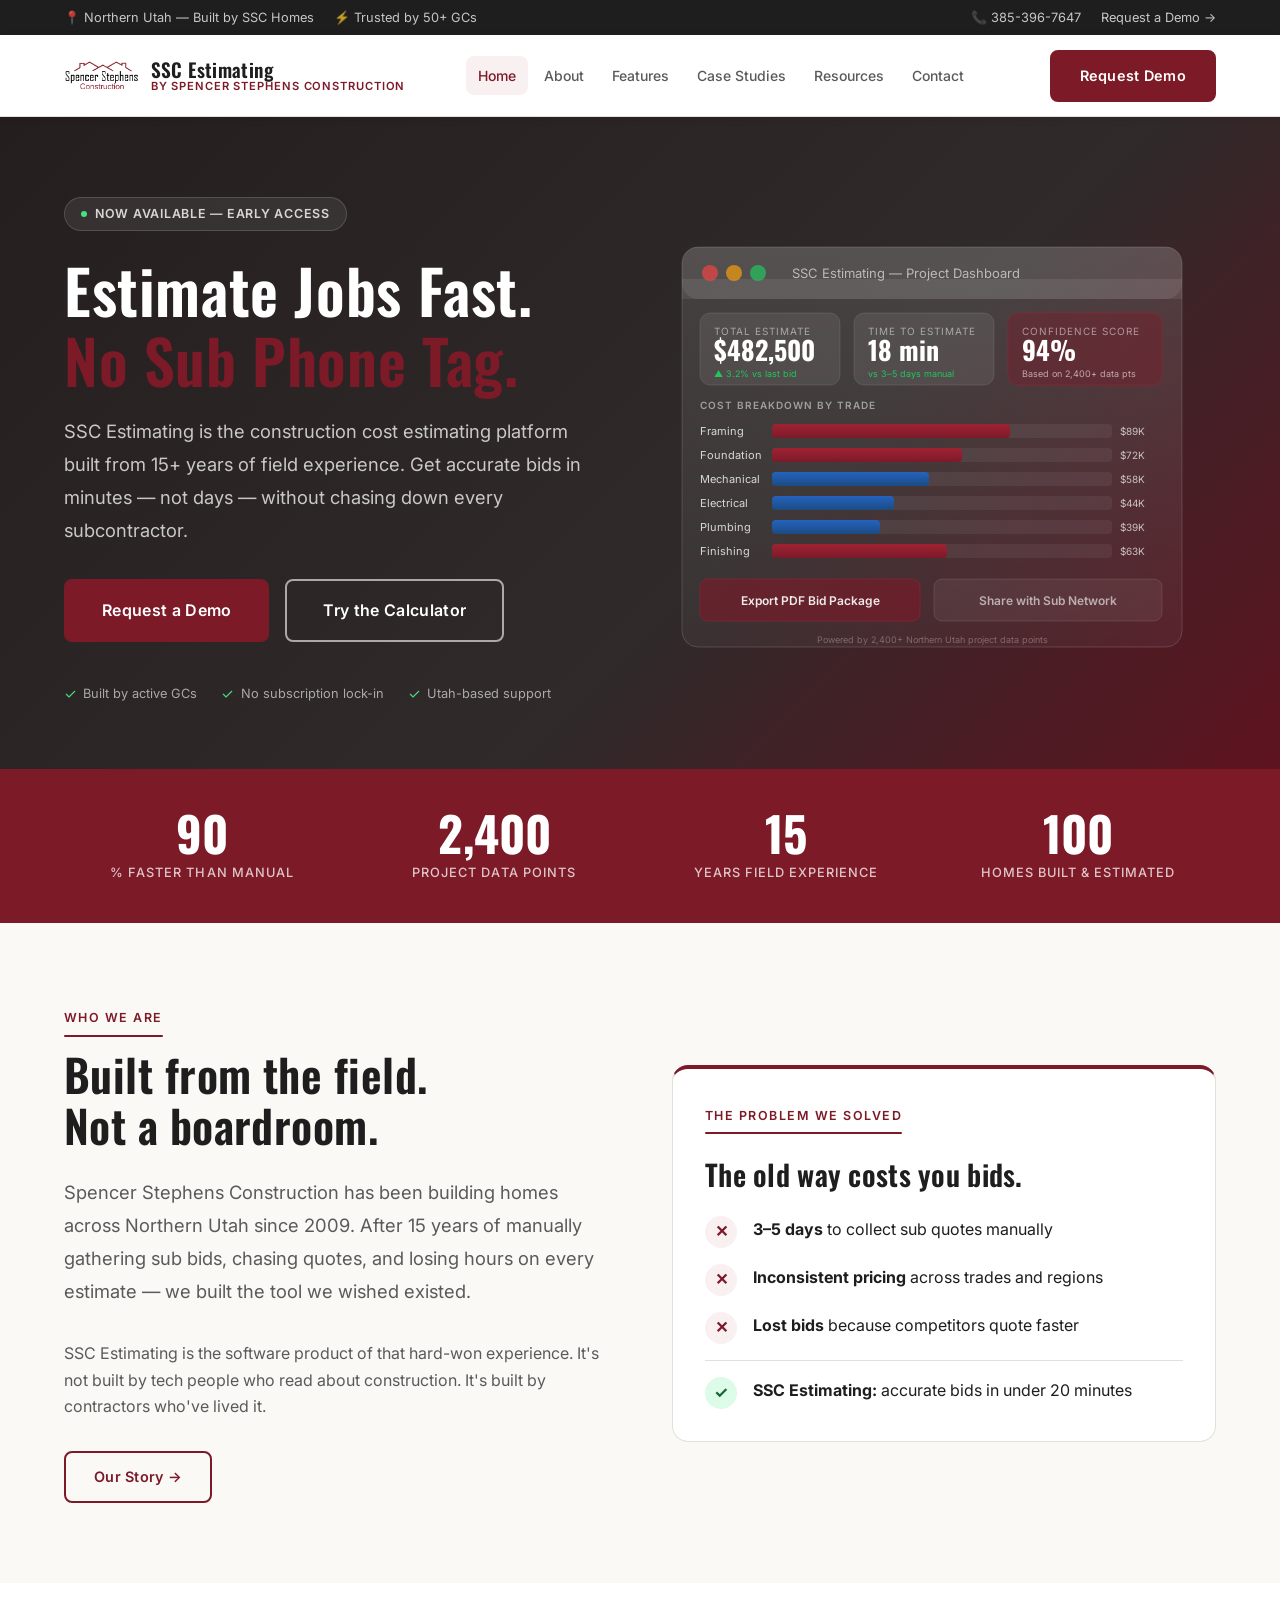
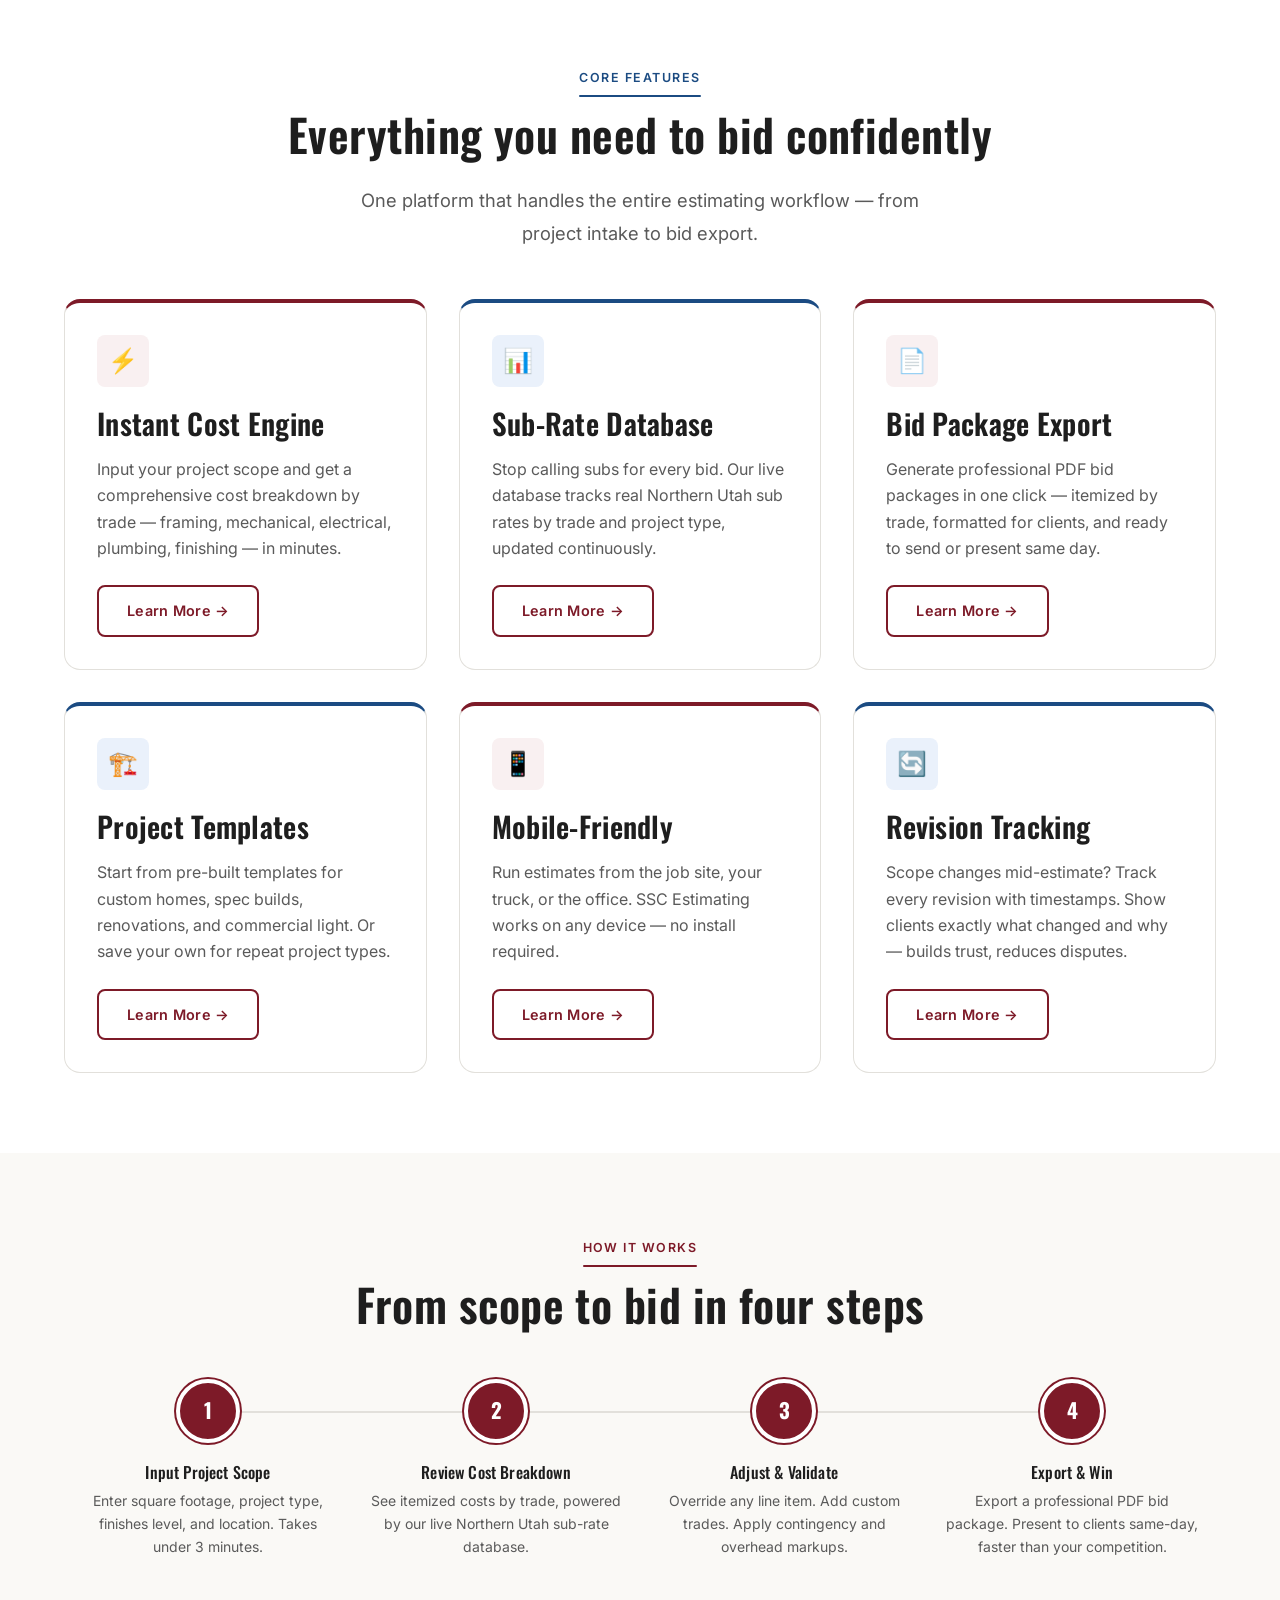
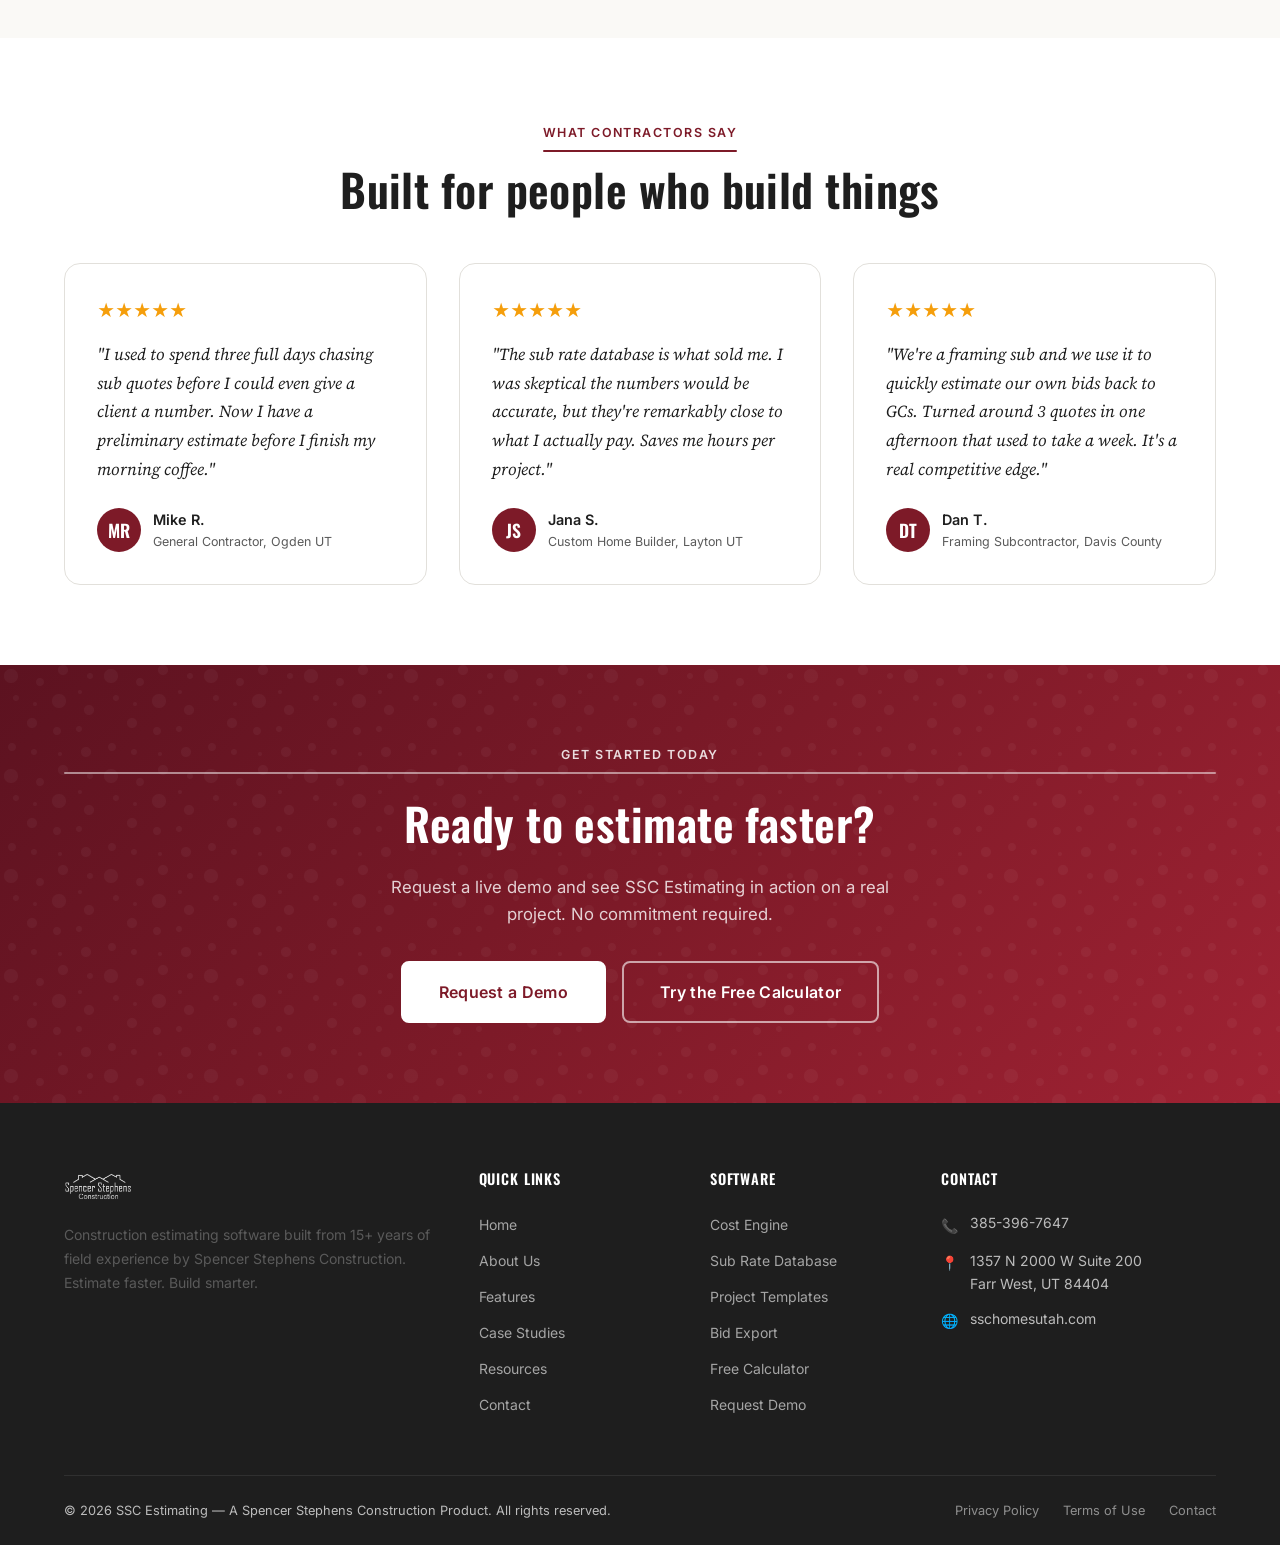
==== index.html @ 32ccb1f0 "Initial commit: SSC Estimating 6-page marketing site Built from SSC Homes brand (sschomesutah.com). " ====
<!DOCTYPE html>
<html lang="en">
<head>
  <meta charset="UTF-8" />
  <meta name="viewport" content="width=device-width, initial-scale=1.0" />
  <title>SSC Estimating — Construction Estimating Software for GCs & Subs</title>
  <meta name="description" content="SSC Estimating delivers automated construction cost estimating software built by contractors, for contractors. Estimate jobs in minutes — no sub phone tag required." />
  <meta property="og:title" content="SSC Estimating — Estimate Faster. Build Smarter." />
  <meta property="og:description" content="Automated construction estimating software for general contractors and subcontractors. Built on 15+ years of field experience." />
  <meta property="og:type" content="website" />
  <meta property="og:image" content="images/logo.webp" />
  <link rel="canonical" href="https://sscestimating.com/" />
  <link rel="stylesheet" href="css/style.css" />
</head>
<body>
  <a href="#main-content" class="skip-link">Skip to main content</a>

  <!-- Top Bar -->
  <div class="top-bar">
    <div class="container">
      <div class="top-bar-left">
        <span class="top-bar-item">📍 Northern Utah — Built by SSC Homes</span>
        <span class="top-bar-item">⚡ Trusted by 50+ GCs</span>
      </div>
      <div class="top-bar-right">
        <a href="tel:3853967647" class="top-bar-item">📞 385-396-7647</a>
        <a href="contact.html" class="top-bar-item">Request a Demo →</a>
      </div>
    </div>
  </div>

  <!-- Navigation -->
  <nav class="nav" role="navigation" aria-label="Main navigation">
    <div class="nav-inner">
      <a href="index.html" class="nav-logo" aria-label="SSC Estimating home">
        <img src="images/logo.webp" alt="SSC Estimating logo" />
        <div class="nav-logo-text">
          <span class="nav-logo-title">SSC Estimating</span>
          <span class="nav-logo-sub">by Spencer Stephens Construction</span>
        </div>
      </a>
      <div class="nav-links" role="list">
        <a href="index.html" class="active" role="listitem">Home</a>
        <a href="about.html" role="listitem">About</a>
        <a href="services.html" role="listitem">Features</a>
        <a href="gallery.html" role="listitem">Case Studies</a>
        <a href="resources.html" role="listitem">Resources</a>
        <a href="contact.html" role="listitem">Contact</a>
      </div>
      <a href="contact.html" class="btn btn-primary nav-cta">Request Demo</a>
      <button class="hamburger" aria-label="Open menu" aria-expanded="false" id="hamburger">
        <span></span><span></span><span></span>
      </button>
    </div>
  </nav>

  <!-- Mobile Nav -->
  <div class="mobile-nav" id="mobileNav" role="dialog" aria-label="Mobile navigation">
    <button class="mobile-nav-close" id="mobileNavClose" aria-label="Close menu">✕</button>
    <a href="index.html">Home</a>
    <a href="about.html">About</a>
    <a href="services.html">Features</a>
    <a href="gallery.html">Case Studies</a>
    <a href="resources.html">Resources</a>
    <a href="contact.html">Contact</a>
    <a href="contact.html" class="btn btn-primary mt-3">Request Demo</a>
  </div>

  <main id="main-content">

    <!-- Hero -->
    <section class="hero">
      <div class="container">
        <div class="hero-inner">
          <div class="hero-content">
            <div class="hero-badge">
              <span class="hero-badge-dot"></span>
              Now Available — Early Access
            </div>
            <h1>Estimate Jobs Fast.<br /><span>No Sub Phone Tag.</span></h1>
            <p class="lead">SSC Estimating is the construction cost estimating platform built from 15+ years of field experience. Get accurate bids in minutes — not days — without chasing down every subcontractor.</p>
            <div class="hero-actions">
              <a href="contact.html" class="btn btn-primary btn-lg">Request a Demo</a>
              <a href="resources.html" class="btn btn-outline-white btn-lg">Try the Calculator</a>
            </div>
            <div class="hero-trust">
              <span class="trust-item"><span class="trust-icon">✓</span> Built by active GCs</span>
              <span class="trust-item"><span class="trust-icon">✓</span> No subscription lock-in</span>
              <span class="trust-item"><span class="trust-icon">✓</span> Utah-based support</span>
            </div>
          </div>
          <div class="hero-illustration" aria-hidden="true">
            <!-- SVG: Estimating Dashboard Diagram -->
            <svg viewBox="0 0 520 420" xmlns="http://www.w3.org/2000/svg" style="width:100%;max-width:520px;">
              <defs>
                <linearGradient id="cardGrad" x1="0" y1="0" x2="0" y2="1">
                  <stop offset="0%" stop-color="#ffffff" stop-opacity="0.12"/>
                  <stop offset="100%" stop-color="#ffffff" stop-opacity="0.04"/>
                </linearGradient>
                <linearGradient id="barGrad" x1="0" y1="0" x2="0" y2="1">
                  <stop offset="0%" stop-color="#a02233"/>
                  <stop offset="100%" stop-color="#7D1A28"/>
                </linearGradient>
                <linearGradient id="barGrad2" x1="0" y1="0" x2="0" y2="1">
                  <stop offset="0%" stop-color="#2563c0"/>
                  <stop offset="100%" stop-color="#1B4B82"/>
                </linearGradient>
              </defs>

              <!-- Main dashboard card -->
              <rect x="10" y="10" width="500" height="400" rx="16" fill="url(#cardGrad)" stroke="rgba(255,255,255,0.15)" stroke-width="1"/>

              <!-- Header bar -->
              <rect x="10" y="10" width="500" height="52" rx="16" fill="rgba(255,255,255,0.08)"/>
              <rect x="10" y="42" width="500" height="20" fill="rgba(255,255,255,0.08)"/>
              <circle cx="38" cy="36" r="8" fill="#ef4444" opacity="0.7"/>
              <circle cx="62" cy="36" r="8" fill="#f59e0b" opacity="0.7"/>
              <circle cx="86" cy="36" r="8" fill="#22c55e" opacity="0.7"/>
              <text x="120" y="41" font-family="Inter,sans-serif" font-size="13" fill="rgba(255,255,255,0.6)">SSC Estimating — Project Dashboard</text>

              <!-- Estimate summary boxes -->
              <rect x="28" y="76" width="140" height="72" rx="10" fill="rgba(255,255,255,0.08)" stroke="rgba(255,255,255,0.1)" stroke-width="1"/>
              <text x="42" y="98" font-family="Inter,sans-serif" font-size="10" fill="rgba(255,255,255,0.5)" letter-spacing="1">TOTAL ESTIMATE</text>
              <text x="42" y="124" font-family="Oswald,sans-serif" font-size="26" font-weight="700" fill="#ffffff">$482,500</text>
              <text x="42" y="140" font-family="Inter,sans-serif" font-size="9" fill="#22c55e">▲ 3.2% vs last bid</text>

              <rect x="182" y="76" width="140" height="72" rx="10" fill="rgba(255,255,255,0.08)" stroke="rgba(255,255,255,0.1)" stroke-width="1"/>
              <text x="196" y="98" font-family="Inter,sans-serif" font-size="10" fill="rgba(255,255,255,0.5)" letter-spacing="1">TIME TO ESTIMATE</text>
              <text x="196" y="124" font-family="Oswald,sans-serif" font-size="26" font-weight="700" fill="#ffffff">18 min</text>
              <text x="196" y="140" font-family="Inter,sans-serif" font-size="9" fill="#22c55e">vs 3–5 days manual</text>

              <rect x="336" y="76" width="154" height="72" rx="10" fill="rgba(125,26,40,0.4)" stroke="rgba(160,34,51,0.5)" stroke-width="1"/>
              <text x="350" y="98" font-family="Inter,sans-serif" font-size="10" fill="rgba(255,255,255,0.5)" letter-spacing="1">CONFIDENCE SCORE</text>
              <text x="350" y="124" font-family="Oswald,sans-serif" font-size="26" font-weight="700" fill="#ffffff">94%</text>
              <text x="350" y="140" font-family="Inter,sans-serif" font-size="9" fill="rgba(255,255,255,0.6)">Based on 2,400+ data pts</text>

              <!-- Cost breakdown bars -->
              <text x="28" y="172" font-family="Inter,sans-serif" font-size="10" font-weight="600" fill="rgba(255,255,255,0.5)" letter-spacing="1">COST BREAKDOWN BY TRADE</text>

              <!-- Framing -->
              <text x="28" y="198" font-family="Inter,sans-serif" font-size="11" fill="rgba(255,255,255,0.8)">Framing</text>
              <rect x="100" y="187" width="340" height="14" rx="4" fill="rgba(255,255,255,0.06)"/>
              <rect x="100" y="187" width="238" height="14" rx="4" fill="url(#barGrad)"/>
              <text x="448" y="198" font-family="Inter,sans-serif" font-size="10" fill="rgba(255,255,255,0.7)">$89K</text>

              <!-- Foundation -->
              <text x="28" y="222" font-family="Inter,sans-serif" font-size="11" fill="rgba(255,255,255,0.8)">Foundation</text>
              <rect x="100" y="211" width="340" height="14" rx="4" fill="rgba(255,255,255,0.06)"/>
              <rect x="100" y="211" width="190" height="14" rx="4" fill="url(#barGrad)"/>
              <text x="448" y="222" font-family="Inter,sans-serif" font-size="10" fill="rgba(255,255,255,0.7)">$72K</text>

              <!-- Mechanical -->
              <text x="28" y="246" font-family="Inter,sans-serif" font-size="11" fill="rgba(255,255,255,0.8)">Mechanical</text>
              <rect x="100" y="235" width="340" height="14" rx="4" fill="rgba(255,255,255,0.06)"/>
              <rect x="100" y="235" width="157" height="14" rx="4" fill="url(#barGrad2)"/>
              <text x="448" y="246" font-family="Inter,sans-serif" font-size="10" fill="rgba(255,255,255,0.7)">$58K</text>

              <!-- Electrical -->
              <text x="28" y="270" font-family="Inter,sans-serif" font-size="11" fill="rgba(255,255,255,0.8)">Electrical</text>
              <rect x="100" y="259" width="340" height="14" rx="4" fill="rgba(255,255,255,0.06)"/>
              <rect x="100" y="259" width="122" height="14" rx="4" fill="url(#barGrad2)"/>
              <text x="448" y="270" font-family="Inter,sans-serif" font-size="10" fill="rgba(255,255,255,0.7)">$44K</text>

              <!-- Plumbing -->
              <text x="28" y="294" font-family="Inter,sans-serif" font-size="11" fill="rgba(255,255,255,0.8)">Plumbing</text>
              <rect x="100" y="283" width="340" height="14" rx="4" fill="rgba(255,255,255,0.06)"/>
              <rect x="100" y="283" width="108" height="14" rx="4" fill="url(#barGrad2)"/>
              <text x="448" y="294" font-family="Inter,sans-serif" font-size="10" fill="rgba(255,255,255,0.7)">$39K</text>

              <!-- Finishing -->
              <text x="28" y="318" font-family="Inter,sans-serif" font-size="11" fill="rgba(255,255,255,0.8)">Finishing</text>
              <rect x="100" y="307" width="340" height="14" rx="4" fill="rgba(255,255,255,0.06)"/>
              <rect x="100" y="307" width="175" height="14" rx="4" fill="url(#barGrad)"/>
              <text x="448" y="318" font-family="Inter,sans-serif" font-size="10" fill="rgba(255,255,255,0.7)">$63K</text>

              <!-- Bottom action bar -->
              <rect x="28" y="342" width="220" height="42" rx="8" fill="rgba(125,26,40,0.6)" stroke="rgba(160,34,51,0.5)" stroke-width="1"/>
              <text x="138" y="368" font-family="Inter,sans-serif" font-size="12" font-weight="600" fill="rgba(255,255,255,0.9)" text-anchor="middle">Export PDF Bid Package</text>

              <rect x="262" y="342" width="228" height="42" rx="8" fill="rgba(255,255,255,0.06)" stroke="rgba(255,255,255,0.1)" stroke-width="1"/>
              <text x="376" y="368" font-family="Inter,sans-serif" font-size="12" font-weight="600" fill="rgba(255,255,255,0.6)" text-anchor="middle">Share with Sub Network</text>

              <!-- Data points label -->
              <text x="260" y="406" font-family="Inter,sans-serif" font-size="9" fill="rgba(255,255,255,0.3)" text-anchor="middle">Powered by 2,400+ Northern Utah project data points</text>
            </svg>
          </div>
        </div>
      </div>
    </section>

    <!-- Stats Strip -->
    <div class="stats-strip">
      <div class="container">
        <div class="stats-grid">
          <div class="stat-item reveal">
            <div class="stat-number" data-target="90">0</div>
            <div class="stat-label">% Faster Than Manual</div>
          </div>
          <div class="stat-item reveal reveal-delay-1">
            <div class="stat-number" data-target="2400">0</div>
            <div class="stat-label">Project Data Points</div>
          </div>
          <div class="stat-item reveal reveal-delay-2">
            <div class="stat-number" data-target="15">0</div>
            <div class="stat-label">Years Field Experience</div>
          </div>
          <div class="stat-item reveal reveal-delay-3">
            <div class="stat-number" data-target="100">0</div>
            <div class="stat-label">Homes Built &amp; Estimated</div>
          </div>
        </div>
      </div>
    </div>

    <!-- About Preview -->
    <section class="section section-cream">
      <div class="container">
        <div class="grid-2" style="align-items:center; gap:4rem;">
          <div class="reveal">
            <span class="section-label">Who We Are</span>
            <h2 class="mb-3">Built from the field.<br />Not a boardroom.</h2>
            <p class="lead mb-4">Spencer Stephens Construction has been building homes across Northern Utah since 2009. After 15 years of manually gathering sub bids, chasing quotes, and losing hours on every estimate — we built the tool we wished existed.</p>
            <p class="mb-4">SSC Estimating is the software product of that hard-won experience. It's not built by tech people who read about construction. It's built by contractors who've lived it.</p>
            <a href="about.html" class="btn btn-outline">Our Story →</a>
          </div>
          <div class="reveal reveal-delay-2">
            <div class="card card-accent">
              <div class="section-label mb-3">The Problem We Solved</div>
              <h3 class="mb-3">The old way costs you bids.</h3>
              <div style="display:flex; flex-direction:column; gap:1rem;">
                <div style="display:flex; gap:1rem; align-items:flex-start;">
                  <div style="width:32px;height:32px;border-radius:50%;background:var(--primary-light);color:var(--primary);display:flex;align-items:center;justify-content:center;flex-shrink:0;font-weight:700;">✕</div>
                  <div>
                    <strong>3–5 days</strong> to collect sub quotes manually
                  </div>
                </div>
                <div style="display:flex; gap:1rem; align-items:flex-start;">
                  <div style="width:32px;height:32px;border-radius:50%;background:var(--primary-light);color:var(--primary);display:flex;align-items:center;justify-content:center;flex-shrink:0;font-weight:700;">✕</div>
                  <div>
                    <strong>Inconsistent pricing</strong> across trades and regions
                  </div>
                </div>
                <div style="display:flex; gap:1rem; align-items:flex-start;">
                  <div style="width:32px;height:32px;border-radius:50%;background:var(--primary-light);color:var(--primary);display:flex;align-items:center;justify-content:center;flex-shrink:0;font-weight:700;">✕</div>
                  <div>
                    <strong>Lost bids</strong> because competitors quote faster
                  </div>
                </div>
                <div style="height:1px;background:var(--border);"></div>
                <div style="display:flex; gap:1rem; align-items:flex-start;">
                  <div style="width:32px;height:32px;border-radius:50%;background:#dcfce7;color:#166534;display:flex;align-items:center;justify-content:center;flex-shrink:0;font-weight:700;">✓</div>
                  <div>
                    <strong>SSC Estimating:</strong> accurate bids in under 20 minutes
                  </div>
                </div>
              </div>
            </div>
          </div>
        </div>
      </div>
    </section>

    <!-- Features Preview -->
    <section class="section">
      <div class="container">
        <div class="text-center mb-5 reveal">
          <span class="section-label accent">Core Features</span>
          <h2 class="mb-3">Everything you need to bid confidently</h2>
          <p class="lead max-600 mx-auto">One platform that handles the entire estimating workflow — from project intake to bid export.</p>
        </div>
        <div class="grid-3">
          <div class="card card-accent reveal">
            <div class="feature-icon feature-icon-primary" aria-hidden="true">⚡</div>
            <h3 class="mb-2">Instant Cost Engine</h3>
            <p>Input your project scope and get a comprehensive cost breakdown by trade — framing, mechanical, electrical, plumbing, finishing — in minutes.</p>
            <a href="services.html" class="btn btn-outline mt-3">Learn More →</a>
          </div>
          <div class="card card-blue reveal reveal-delay-1">
            <div class="feature-icon feature-icon-accent" aria-hidden="true">📊</div>
            <h3 class="mb-2">Sub-Rate Database</h3>
            <p>Stop calling subs for every bid. Our live database tracks real Northern Utah sub rates by trade and project type, updated continuously.</p>
            <a href="services.html" class="btn btn-outline mt-3">Learn More →</a>
          </div>
          <div class="card card-accent reveal reveal-delay-2">
            <div class="feature-icon feature-icon-primary" aria-hidden="true">📄</div>
            <h3 class="mb-2">Bid Package Export</h3>
            <p>Generate professional PDF bid packages in one click — itemized by trade, formatted for clients, and ready to send or present same day.</p>
            <a href="services.html" class="btn btn-outline mt-3">Learn More →</a>
          </div>
          <div class="card card-blue reveal">
            <div class="feature-icon feature-icon-accent" aria-hidden="true">🏗️</div>
            <h3 class="mb-2">Project Templates</h3>
            <p>Start from pre-built templates for custom homes, spec builds, renovations, and commercial light. Or save your own for repeat project types.</p>
            <a href="services.html" class="btn btn-outline mt-3">Learn More →</a>
          </div>
          <div class="card card-accent reveal reveal-delay-1">
            <div class="feature-icon feature-icon-primary" aria-hidden="true">📱</div>
            <h3 class="mb-2">Mobile-Friendly</h3>
            <p>Run estimates from the job site, your truck, or the office. SSC Estimating works on any device — no install required.</p>
            <a href="services.html" class="btn btn-outline mt-3">Learn More →</a>
          </div>
          <div class="card card-blue reveal reveal-delay-2">
            <div class="feature-icon feature-icon-accent" aria-hidden="true">🔄</div>
            <h3 class="mb-2">Revision Tracking</h3>
            <p>Scope changes mid-estimate? Track every revision with timestamps. Show clients exactly what changed and why — builds trust, reduces disputes.</p>
            <a href="services.html" class="btn btn-outline mt-3">Learn More →</a>
          </div>
        </div>
      </div>
    </section>

    <!-- How It Works -->
    <section class="section section-cream">
      <div class="container">
        <div class="text-center mb-5 reveal">
          <span class="section-label">How It Works</span>
          <h2>From scope to bid in four steps</h2>
        </div>
        <div class="process-steps reveal">
          <div class="process-step">
            <div class="step-number">1</div>
            <h4>Input Project Scope</h4>
            <p>Enter square footage, project type, finishes level, and location. Takes under 3 minutes.</p>
          </div>
          <div class="process-step">
            <div class="step-number">2</div>
            <h4>Review Cost Breakdown</h4>
            <p>See itemized costs by trade, powered by our live Northern Utah sub-rate database.</p>
          </div>
          <div class="process-step">
            <div class="step-number">3</div>
            <h4>Adjust &amp; Validate</h4>
            <p>Override any line item. Add custom trades. Apply contingency and overhead markups.</p>
          </div>
          <div class="process-step">
            <div class="step-number">4</div>
            <h4>Export &amp; Win</h4>
            <p>Export a professional PDF bid package. Present to clients same-day, faster than your competition.</p>
          </div>
        </div>
      </div>
    </section>

    <!-- Testimonials -->
    <section class="section">
      <div class="container">
        <div class="text-center mb-5 reveal">
          <span class="section-label">What Contractors Say</span>
          <h2>Built for people who build things</h2>
        </div>
        <div class="grid-3">
          <div class="testimonial-card reveal">
            <div class="testimonial-stars" aria-label="5 stars">★★★★★</div>
            <p class="testimonial-text">"I used to spend three full days chasing sub quotes before I could even give a client a number. Now I have a preliminary estimate before I finish my morning coffee."</p>
            <div class="testimonial-author">
              <div class="testimonial-avatar" aria-hidden="true">MR</div>
              <div>
                <div class="testimonial-name">Mike R.</div>
                <div class="testimonial-title">General Contractor, Ogden UT</div>
              </div>
            </div>
          </div>
          <div class="testimonial-card reveal reveal-delay-1">
            <div class="testimonial-stars" aria-label="5 stars">★★★★★</div>
            <p class="testimonial-text">"The sub rate database is what sold me. I was skeptical the numbers would be accurate, but they're remarkably close to what I actually pay. Saves me hours per project."</p>
            <div class="testimonial-author">
              <div class="testimonial-avatar" aria-hidden="true">JS</div>
              <div>
                <div class="testimonial-name">Jana S.</div>
                <div class="testimonial-title">Custom Home Builder, Layton UT</div>
              </div>
            </div>
          </div>
          <div class="testimonial-card reveal reveal-delay-2">
            <div class="testimonial-stars" aria-label="5 stars">★★★★★</div>
            <p class="testimonial-text">"We're a framing sub and we use it to quickly estimate our own bids back to GCs. Turned around 3 quotes in one afternoon that used to take a week. It's a real competitive edge."</p>
            <div class="testimonial-author">
              <div class="testimonial-avatar" aria-hidden="true">DT</div>
              <div>
                <div class="testimonial-name">Dan T.</div>
                <div class="testimonial-title">Framing Subcontractor, Davis County</div>
              </div>
            </div>
          </div>
        </div>
      </div>
    </section>

    <!-- CTA -->
    <section class="cta-section">
      <div class="container">
        <span class="section-label white mb-3" style="display:block;">Get Started Today</span>
        <h2 class="mb-3">Ready to estimate faster?</h2>
        <p>Request a live demo and see SSC Estimating in action on a real project. No commitment required.</p>
        <div class="cta-actions">
          <a href="contact.html" class="btn btn-white btn-lg">Request a Demo</a>
          <a href="resources.html" class="btn btn-outline-white btn-lg">Try the Free Calculator</a>
        </div>
      </div>
    </section>

  </main>

  <!-- Footer -->
  <footer>
    <div class="container">
      <div class="footer-grid">
        <div class="footer-logo">
          <img src="images/logo.webp" alt="SSC Estimating" />
          <p>Construction estimating software built from 15+ years of field experience by Spencer Stephens Construction. Estimate faster. Build smarter.</p>
        </div>
        <div class="footer-col">
          <h5>Quick Links</h5>
          <ul>
            <li><a href="index.html">Home</a></li>
            <li><a href="about.html">About Us</a></li>
            <li><a href="services.html">Features</a></li>
            <li><a href="gallery.html">Case Studies</a></li>
            <li><a href="resources.html">Resources</a></li>
            <li><a href="contact.html">Contact</a></li>
          </ul>
        </div>
        <div class="footer-col">
          <h5>Software</h5>
          <ul>
            <li><a href="services.html#estimate-engine">Cost Engine</a></li>
            <li><a href="services.html#sub-database">Sub Rate Database</a></li>
            <li><a href="services.html#templates">Project Templates</a></li>
            <li><a href="services.html#export">Bid Export</a></li>
            <li><a href="resources.html">Free Calculator</a></li>
            <li><a href="contact.html">Request Demo</a></li>
          </ul>
        </div>
        <div class="footer-col">
          <h5>Contact</h5>
          <div class="footer-contact-item">
            <span class="footer-contact-icon">📞</span>
            <a href="tel:3853967647">385-396-7647</a>
          </div>
          <div class="footer-contact-item">
            <span class="footer-contact-icon">📍</span>
            <span>1357 N 2000 W Suite 200<br />Farr West, UT 84404</span>
          </div>
          <div class="footer-contact-item">
            <span class="footer-contact-icon">🌐</span>
            <a href="https://sschomesutah.com" target="_blank" rel="noopener">sschomesutah.com</a>
          </div>
        </div>
      </div>
      <div class="footer-bottom">
        <span>© 2026 SSC Estimating — A Spencer Stephens Construction Product. All rights reserved.</span>
        <div style="display:flex;gap:1.5rem;">
          <a href="#">Privacy Policy</a>
          <a href="#">Terms of Use</a>
          <a href="contact.html">Contact</a>
        </div>
      </div>
    </div>
  </footer>

  <script src="js/main.js"></script>
</body>
</html>
---- css/style.css ----
/* ============================================================
   SSC ESTIMATING — Design System
   Brand: Spencer Stephens Construction spin-off
   Primary: #7D1A28 (crimson)  Accent: #1B4B82 (steel blue)
   ============================================================ */

@import url('https://fonts.googleapis.com/css2?family=Oswald:wght@400;500;600;700&family=Inter:wght@300;400;500;600&family=Source+Serif+4:ital,wght@0,300;0,400;1,300&display=swap');

/* ---- CSS Custom Properties ---- */
:root {
  --primary:       #7D1A28;
  --primary-dark:  #5C1220;
  --primary-light: #f9f0f1;
  --accent:        #1B4B82;
  --accent-dark:   #122D52;
  --accent-light:  #EAF1FB;
  --white:         #ffffff;
  --cream:         #faf9f6;
  --charcoal:      #1e1e1e;
  --mid:           #5a5a5a;
  --border:        #e2e0db;
  --shadow-sm:     0 2px 8px rgba(0,0,0,0.08);
  --shadow-md:     0 6px 24px rgba(0,0,0,0.12);
  --shadow-lg:     0 16px 48px rgba(0,0,0,0.16);
  --radius:        8px;
  --radius-lg:     16px;
  --transition:    0.3s ease;
}

/* ---- Reset & Base ---- */
*, *::before, *::after { box-sizing: border-box; margin: 0; padding: 0; }
html { scroll-behavior: smooth; font-size: 16px; }
body {
  font-family: 'Inter', sans-serif;
  color: var(--charcoal);
  background: var(--white);
  line-height: 1.65;
  -webkit-font-smoothing: antialiased;
}
img { max-width: 100%; height: auto; display: block; }
a { color: inherit; text-decoration: none; }
ul { list-style: none; }

/* ---- Typography ---- */
h1, h2, h3, h4 {
  font-family: 'Oswald', sans-serif;
  font-weight: 600;
  line-height: 1.15;
  letter-spacing: 0.01em;
}
h1 { font-size: clamp(2.4rem, 5vw, 3.8rem); }
h2 { font-size: clamp(1.8rem, 3.5vw, 2.8rem); }
h3 { font-size: clamp(1.3rem, 2.5vw, 1.8rem); }
h4 { font-size: 1.1rem; font-weight: 500; }
p { font-size: 1rem; color: var(--mid); }
.lead { font-size: 1.15rem; color: var(--mid); line-height: 1.8; }

.serif-italic {
  font-family: 'Source Serif 4', serif;
  font-style: italic;
  font-weight: 300;
}

/* ---- Section Labels ---- */
.section-label {
  font-family: 'Inter', sans-serif;
  font-size: 0.78rem;
  font-weight: 600;
  letter-spacing: 0.12em;
  text-transform: uppercase;
  color: var(--primary);
  display: inline-block;
  margin-bottom: 0.75rem;
  position: relative;
  padding-bottom: 0.5rem;
}
.section-label::after {
  content: '';
  position: absolute;
  bottom: 0;
  left: 0;
  width: 100%;
  height: 2px;
  background: var(--primary);
  border-radius: 2px;
}
.section-label.accent { color: var(--accent); }
.section-label.accent::after { background: var(--accent); }
.section-label.white { color: rgba(255,255,255,0.85); }
.section-label.white::after { background: rgba(255,255,255,0.5); }

/* ---- Buttons ---- */
.btn {
  display: inline-flex;
  align-items: center;
  gap: 0.5rem;
  padding: 0.75rem 1.75rem;
  border-radius: var(--radius);
  font-family: 'Inter', sans-serif;
  font-size: 0.9rem;
  font-weight: 600;
  letter-spacing: 0.02em;
  cursor: pointer;
  border: 2px solid transparent;
  transition: all var(--transition);
  white-space: nowrap;
}
.btn-primary {
  background: var(--primary);
  color: var(--white);
  border-color: var(--primary);
}
.btn-primary:hover { background: var(--primary-dark); border-color: var(--primary-dark); transform: translateY(-1px); box-shadow: var(--shadow-md); }
.btn-outline {
  background: transparent;
  color: var(--primary);
  border-color: var(--primary);
}
.btn-outline:hover { background: var(--primary); color: var(--white); }
.btn-accent {
  background: var(--accent);
  color: var(--white);
  border-color: var(--accent);
}
.btn-accent:hover { background: var(--accent-dark); border-color: var(--accent-dark); transform: translateY(-1px); box-shadow: var(--shadow-md); }
.btn-white {
  background: var(--white);
  color: var(--primary);
  border-color: var(--white);
}
.btn-white:hover { background: var(--cream); }
.btn-outline-white {
  background: transparent;
  color: var(--white);
  border-color: rgba(255,255,255,0.6);
}
.btn-outline-white:hover { background: rgba(255,255,255,0.15); border-color: var(--white); }
.btn-lg { padding: 1rem 2.25rem; font-size: 1rem; }

/* ---- Cards ---- */
.card {
  background: var(--white);
  border-radius: var(--radius-lg);
  border: 1px solid var(--border);
  padding: 2rem;
  transition: all var(--transition);
}
.card:hover { box-shadow: var(--shadow-md); transform: translateY(-2px); }
.card-accent { border-top: 4px solid var(--primary); }
.card-blue { border-top: 4px solid var(--accent); }

/* ---- Layout ---- */
.container { max-width: 1200px; margin: 0 auto; padding: 0 1.5rem; }
.section { padding: 5rem 0; }
.section-sm { padding: 3rem 0; }
.section-dark { background: var(--charcoal); color: var(--white); }
.section-dark p { color: rgba(255,255,255,0.7); }
.section-primary { background: var(--primary); color: var(--white); }
.section-primary p { color: rgba(255,255,255,0.8); }
.section-accent { background: var(--accent); color: var(--white); }
.section-cream { background: var(--cream); }
.section-light { background: var(--accent-light); }

.grid-2 { display: grid; grid-template-columns: repeat(2, 1fr); gap: 2rem; }
.grid-3 { display: grid; grid-template-columns: repeat(3, 1fr); gap: 2rem; }
.grid-4 { display: grid; grid-template-columns: repeat(4, 1fr); gap: 1.5rem; }
.flex-center { display: flex; align-items: center; justify-content: center; }
.flex-between { display: flex; align-items: center; justify-content: space-between; }
.text-center { text-align: center; }
.text-white { color: var(--white) !important; }

/* ---- Skip Link ---- */
.skip-link {
  position: absolute;
  top: -100px;
  left: 1rem;
  background: var(--primary);
  color: white;
  padding: 0.5rem 1rem;
  border-radius: var(--radius);
  z-index: 9999;
  font-size: 0.875rem;
}
.skip-link:focus { top: 1rem; }

/* ---- Top Bar ---- */
.top-bar {
  background: var(--charcoal);
  color: rgba(255,255,255,0.75);
  font-size: 0.8rem;
  padding: 0.45rem 0;
}
.top-bar .container { display: flex; align-items: center; justify-content: space-between; gap: 1rem; flex-wrap: wrap; }
.top-bar a { color: rgba(255,255,255,0.75); transition: color var(--transition); }
.top-bar a:hover { color: var(--white); }
.top-bar-left, .top-bar-right { display: flex; align-items: center; gap: 1.25rem; }
.top-bar-item { display: flex; align-items: center; gap: 0.4rem; }

/* ---- Navigation ---- */
.nav {
  background: var(--white);
  border-bottom: 1px solid var(--border);
  position: sticky;
  top: 0;
  z-index: 1000;
  box-shadow: var(--shadow-sm);
}
.nav-inner {
  display: flex;
  align-items: center;
  justify-content: space-between;
  padding: 0.9rem 1.5rem;
  max-width: 1200px;
  margin: 0 auto;
}
.nav-logo { display: flex; align-items: center; gap: 0.75rem; text-decoration: none; }
.nav-logo img { height: 44px; width: auto; }
.nav-logo-text { display: flex; flex-direction: column; line-height: 1.1; }
.nav-logo-title {
  font-family: 'Oswald', sans-serif;
  font-size: 1.2rem;
  font-weight: 600;
  color: var(--charcoal);
  letter-spacing: 0.02em;
}
.nav-logo-sub {
  font-size: 0.7rem;
  color: var(--primary);
  font-weight: 600;
  letter-spacing: 0.08em;
  text-transform: uppercase;
}
.nav-links { display: flex; align-items: center; gap: 0.25rem; }
.nav-links a {
  font-size: 0.875rem;
  font-weight: 500;
  color: var(--mid);
  padding: 0.5rem 0.75rem;
  border-radius: var(--radius);
  transition: all var(--transition);
}
.nav-links a:hover, .nav-links a.active { color: var(--primary); background: var(--primary-light); }
.nav-cta { margin-left: 0.75rem; }
.hamburger {
  display: none;
  flex-direction: column;
  gap: 5px;
  background: none;
  border: none;
  cursor: pointer;
  padding: 0.5rem;
}
.hamburger span {
  display: block;
  width: 24px;
  height: 2px;
  background: var(--charcoal);
  border-radius: 2px;
  transition: all var(--transition);
}

/* ---- Mobile Nav Overlay ---- */
.mobile-nav {
  display: none;
  position: fixed;
  inset: 0;
  background: var(--white);
  z-index: 999;
  flex-direction: column;
  padding: 5rem 2rem 2rem;
  overflow-y: auto;
}
.mobile-nav.open { display: flex; }
.mobile-nav a {
  font-family: 'Oswald', sans-serif;
  font-size: 1.5rem;
  font-weight: 500;
  color: var(--charcoal);
  padding: 0.75rem 0;
  border-bottom: 1px solid var(--border);
  transition: color var(--transition);
}
.mobile-nav a:hover { color: var(--primary); }
.mobile-nav-close {
  position: absolute;
  top: 1.25rem;
  right: 1.5rem;
  background: none;
  border: none;
  font-size: 1.75rem;
  cursor: pointer;
  color: var(--charcoal);
}

/* ---- Page Header ---- */
.page-header {
  background: linear-gradient(135deg, var(--charcoal) 0%, #2d2d2d 100%);
  color: var(--white);
  padding: 4rem 0 3.5rem;
  position: relative;
  overflow: hidden;
}
.page-header::before {
  content: '';
  position: absolute;
  inset: 0;
  background: url("data:image/svg+xml,%3Csvg width='60' height='60' viewBox='0 0 60 60' xmlns='http://www.w3.org/2000/svg'%3E%3Cg fill='none' fill-rule='evenodd'%3E%3Cg fill='%237D1A28' fill-opacity='0.08'%3E%3Cpath d='M36 34v-4h-2v4h-4v2h4v4h2v-4h4v-2h-4zm0-30V0h-2v4h-4v2h4v4h2V6h4V4h-4zM6 34v-4H4v4H0v2h4v4h2v-4h4v-2H6zM6 4V0H4v4H0v2h4v4h2V6h4V4H6z'/%3E%3C/g%3E%3C/g%3E%3C/svg%3E");
  opacity: 0.4;
}
.page-header .container { position: relative; }
.page-header h1 { color: var(--white); margin-bottom: 0.75rem; }
.page-header p { color: rgba(255,255,255,0.7); font-size: 1.1rem; max-width: 600px; }
.breadcrumb { display: flex; align-items: center; gap: 0.5rem; font-size: 0.8rem; color: rgba(255,255,255,0.5); margin-bottom: 1rem; }
.breadcrumb a { color: rgba(255,255,255,0.6); }
.breadcrumb a:hover { color: var(--white); }

/* ---- Stats Strip ---- */
.stats-strip { background: var(--primary); color: var(--white); padding: 2.5rem 0; }
.stats-grid { display: grid; grid-template-columns: repeat(4, 1fr); gap: 1rem; text-align: center; }
.stat-item {}
.stat-number {
  font-family: 'Oswald', sans-serif;
  font-size: clamp(2rem, 4vw, 3rem);
  font-weight: 700;
  color: var(--white);
  line-height: 1;
  margin-bottom: 0.3rem;
}
.stat-label { font-size: 0.8rem; color: rgba(255,255,255,0.75); text-transform: uppercase; letter-spacing: 0.08em; font-weight: 500; }

/* ---- Hero ---- */
.hero {
  background: linear-gradient(135deg, var(--charcoal) 0%, #2a2a2a 60%, var(--primary-dark) 100%);
  color: var(--white);
  padding: 5rem 0 4rem;
  overflow: hidden;
  position: relative;
}
.hero::before {
  content: '';
  position: absolute;
  inset: 0;
  background: url("data:image/svg+xml,%3Csvg width='80' height='80' viewBox='0 0 80 80' xmlns='http://www.w3.org/2000/svg'%3E%3Cg fill='%237D1A28' fill-opacity='0.06'%3E%3Cpath d='M0 0h80v80H0z'/%3E%3C/g%3E%3C/svg%3E");
}
.hero-inner {
  position: relative;
  display: grid;
  grid-template-columns: 1fr 1fr;
  gap: 4rem;
  align-items: center;
}
.hero-badge {
  display: inline-flex;
  align-items: center;
  gap: 0.5rem;
  background: rgba(255,255,255,0.08);
  border: 1px solid rgba(255,255,255,0.15);
  border-radius: 999px;
  padding: 0.35rem 1rem;
  font-size: 0.78rem;
  font-weight: 600;
  letter-spacing: 0.06em;
  text-transform: uppercase;
  color: rgba(255,255,255,0.8);
  margin-bottom: 1.5rem;
}
.hero-badge-dot { width: 6px; height: 6px; background: #4ade80; border-radius: 50%; }
.hero h1 { color: var(--white); margin-bottom: 1.25rem; }
.hero h1 span { color: var(--primary); display: block; }
.hero .lead { color: rgba(255,255,255,0.75); margin-bottom: 2rem; }
.hero-actions { display: flex; gap: 1rem; flex-wrap: wrap; margin-bottom: 2.5rem; }
.hero-trust { display: flex; align-items: center; gap: 1.5rem; flex-wrap: wrap; }
.trust-item { display: flex; align-items: center; gap: 0.4rem; font-size: 0.8rem; color: rgba(255,255,255,0.6); }
.trust-icon { color: #4ade80; font-size: 0.9rem; }

/* ---- Feature Cards ---- */
.feature-icon {
  width: 52px;
  height: 52px;
  border-radius: var(--radius);
  display: flex;
  align-items: center;
  justify-content: center;
  margin-bottom: 1.25rem;
  font-size: 1.5rem;
}
.feature-icon-primary { background: var(--primary-light); color: var(--primary); }
.feature-icon-accent { background: var(--accent-light); color: var(--accent); }

/* ---- Process Steps ---- */
.process-steps { display: grid; grid-template-columns: repeat(4, 1fr); gap: 0; position: relative; }
.process-steps::before {
  content: '';
  position: absolute;
  top: 2rem;
  left: 12.5%;
  right: 12.5%;
  height: 2px;
  background: var(--border);
  z-index: 0;
}
.process-step { text-align: center; padding: 0 1rem; position: relative; z-index: 1; }
.step-number {
  width: 4rem;
  height: 4rem;
  border-radius: 50%;
  background: var(--primary);
  color: var(--white);
  font-family: 'Oswald', sans-serif;
  font-size: 1.3rem;
  font-weight: 700;
  display: flex;
  align-items: center;
  justify-content: center;
  margin: 0 auto 1.25rem;
  border: 4px solid var(--white);
  box-shadow: 0 0 0 2px var(--primary);
}
.process-step h4 { font-size: 1rem; margin-bottom: 0.5rem; color: var(--charcoal); }
.process-step p { font-size: 0.875rem; }

/* ---- CTA Section ---- */
.cta-section {
  background: linear-gradient(135deg, var(--primary-dark) 0%, var(--primary) 50%, #a02233 100%);
  padding: 5rem 0;
  text-align: center;
  position: relative;
  overflow: hidden;
}
.cta-section::before {
  content: '';
  position: absolute;
  inset: 0;
  background: url("data:image/svg+xml,%3Csvg width='100' height='100' viewBox='0 0 100 100' xmlns='http://www.w3.org/2000/svg'%3E%3Cpath d='M11 18c3.866 0 7-3.134 7-7s-3.134-7-7-7-7 3.134-7 7 3.134 7 7 7zm48 25c3.866 0 7-3.134 7-7s-3.134-7-7-7-7 3.134-7 7 3.134 7 7 7zm-43-7c1.657 0 3-1.343 3-3s-1.343-3-3-3-3 1.343-3 3 1.343 3 3 3zm63 31c1.657 0 3-1.343 3-3s-1.343-3-3-3-3 1.343-3 3 1.343 3 3 3zM34 90c1.657 0 3-1.343 3-3s-1.343-3-3-3-3 1.343-3 3 1.343 3 3 3zm56-76c1.657 0 3-1.343 3-3s-1.343-3-3-3-3 1.343-3 3 1.343 3 3 3zM12 86c2.21 0 4-1.79 4-4s-1.79-4-4-4-4 1.79-4 4 1.79 4 4 4zm28-65c2.21 0 4-1.79 4-4s-1.79-4-4-4-4 1.79-4 4 1.79 4 4 4zm23-11c2.76 0 5-2.24 5-5s-2.24-5-5-5-5 2.24-5 5 2.24 5 5 5zm-6 60c2.21 0 4-1.79 4-4s-1.79-4-4-4-4 1.79-4 4 1.79 4 4 4zm29 22c2.76 0 5-2.24 5-5s-2.24-5-5-5-5 2.24-5 5 2.24 5 5 5zM32 63c2.76 0 5-2.24 5-5s-2.24-5-5-5-5 2.24-5 5 2.24 5 5 5zm57-13c2.76 0 5-2.24 5-5s-2.24-5-5-5-5 2.24-5 5 2.24 5 5 5zm-9-21c1.105 0 2-.895 2-2s-.895-2-2-2-2 .895-2 2 .895 2 2 2zM60 91c1.105 0 2-.895 2-2s-.895-2-2-2-2 .895-2 2 .895 2 2 2zM35 41c1.105 0 2-.895 2-2s-.895-2-2-2-2 .895-2 2 .895 2 2 2z' fill='%23ffffff' fill-opacity='0.04' fill-rule='evenodd'/%3E%3C/svg%3E");
}
.cta-section h2 { color: var(--white); position: relative; }
.cta-section p { color: rgba(255,255,255,0.8); margin: 1rem auto 2rem; max-width: 560px; font-size: 1.05rem; position: relative; }
.cta-actions { display: flex; gap: 1rem; justify-content: center; flex-wrap: wrap; position: relative; }

/* ---- Footer ---- */
footer {
  background: var(--charcoal);
  color: rgba(255,255,255,0.7);
  padding: 4rem 0 0;
}
.footer-grid { display: grid; grid-template-columns: 2fr 1fr 1fr 1.5fr; gap: 3rem; margin-bottom: 3rem; }
.footer-logo img { height: 40px; margin-bottom: 1rem; filter: brightness(0) invert(1); opacity: 0.8; }
.footer-logo p { font-size: 0.875rem; line-height: 1.7; }
.footer-col h5 {
  font-family: 'Oswald', sans-serif;
  font-size: 0.9rem;
  font-weight: 600;
  letter-spacing: 0.06em;
  text-transform: uppercase;
  color: var(--white);
  margin-bottom: 1.25rem;
}
.footer-col ul li { margin-bottom: 0.6rem; }
.footer-col ul a { font-size: 0.875rem; color: rgba(255,255,255,0.6); transition: color var(--transition); }
.footer-col ul a:hover { color: var(--white); }
.footer-contact-item { display: flex; gap: 0.75rem; margin-bottom: 0.75rem; font-size: 0.875rem; align-items: flex-start; }
.footer-contact-icon { color: var(--primary); flex-shrink: 0; margin-top: 0.15rem; }
.footer-bottom {
  border-top: 1px solid rgba(255,255,255,0.08);
  padding: 1.5rem 0;
  display: flex;
  align-items: center;
  justify-content: space-between;
  flex-wrap: wrap;
  gap: 1rem;
  font-size: 0.8rem;
}
.footer-bottom a { color: rgba(255,255,255,0.5); }
.footer-bottom a:hover { color: var(--white); }

/* ---- Form Styles ---- */
.form-group { margin-bottom: 1.25rem; }
.form-group label {
  display: block;
  font-size: 0.875rem;
  font-weight: 500;
  color: var(--charcoal);
  margin-bottom: 0.4rem;
}
.form-group input,
.form-group select,
.form-group textarea {
  width: 100%;
  padding: 0.75rem 1rem;
  border: 1.5px solid var(--border);
  border-radius: var(--radius);
  font-family: 'Inter', sans-serif;
  font-size: 0.9rem;
  color: var(--charcoal);
  background: var(--white);
  transition: border-color var(--transition), box-shadow var(--transition);
  outline: none;
}
.form-group input:focus,
.form-group select:focus,
.form-group textarea:focus {
  border-color: var(--primary);
  box-shadow: 0 0 0 3px rgba(125,26,40,0.1);
}
.form-group textarea { resize: vertical; min-height: 120px; }
.form-row { display: grid; grid-template-columns: 1fr 1fr; gap: 1rem; }

/* ---- Calculator ---- */
.calculator-card {
  background: var(--white);
  border-radius: var(--radius-lg);
  border: 1px solid var(--border);
  overflow: hidden;
  box-shadow: var(--shadow-md);
}
.calculator-header {
  background: var(--primary);
  color: var(--white);
  padding: 1.5rem 2rem;
}
.calculator-header h3 { color: var(--white); }
.calculator-body { padding: 2rem; }
.calc-result {
  background: var(--accent-light);
  border: 2px solid var(--accent);
  border-radius: var(--radius);
  padding: 1.5rem;
  text-align: center;
  margin-top: 1.5rem;
}
.calc-result-number {
  font-family: 'Oswald', sans-serif;
  font-size: 2.5rem;
  font-weight: 700;
  color: var(--accent);
  line-height: 1;
  margin-bottom: 0.25rem;
}
.calc-result-label { font-size: 0.85rem; color: var(--mid); }

/* ---- Glossary ---- */
.glossary-grid { display: grid; grid-template-columns: repeat(2, 1fr); gap: 1rem; }
.glossary-item {
  background: var(--white);
  border: 1px solid var(--border);
  border-left: 4px solid var(--primary);
  border-radius: var(--radius);
  padding: 1.25rem 1.5rem;
}
.glossary-term {
  font-family: 'Oswald', sans-serif;
  font-size: 1.05rem;
  font-weight: 600;
  color: var(--primary);
  margin-bottom: 0.35rem;
}
.glossary-def { font-size: 0.875rem; color: var(--mid); }

/* ---- Gallery ---- */
.filter-bar { display: flex; gap: 0.5rem; flex-wrap: wrap; margin-bottom: 2rem; }
.filter-btn {
  padding: 0.5rem 1.25rem;
  border-radius: 999px;
  border: 1.5px solid var(--border);
  font-size: 0.875rem;
  font-weight: 500;
  cursor: pointer;
  background: var(--white);
  color: var(--mid);
  transition: all var(--transition);
}
.filter-btn:hover, .filter-btn.active {
  background: var(--primary);
  border-color: var(--primary);
  color: var(--white);
}
.gallery-grid { display: grid; grid-template-columns: repeat(3, 1fr); gap: 1.5rem; }
.gallery-item {
  border-radius: var(--radius-lg);
  overflow: hidden;
  position: relative;
  cursor: pointer;
  background: var(--accent-light);
  aspect-ratio: 4/3;
}
.gallery-item img { width: 100%; height: 100%; object-fit: cover; transition: transform 0.4s ease; }
.gallery-item:hover img { transform: scale(1.05); }
.gallery-overlay {
  position: absolute;
  inset: 0;
  background: linear-gradient(to top, rgba(0,0,0,0.7) 0%, transparent 50%);
  opacity: 0;
  transition: opacity var(--transition);
  display: flex;
  align-items: flex-end;
  padding: 1.5rem;
}
.gallery-item:hover .gallery-overlay { opacity: 1; }
.gallery-caption { color: var(--white); }
.gallery-caption h4 { font-size: 1rem; color: white; margin-bottom: 0.2rem; }
.gallery-caption p { font-size: 0.8rem; color: rgba(255,255,255,0.75); }
.gallery-placeholder {
  width: 100%;
  height: 100%;
  display: flex;
  flex-direction: column;
  align-items: center;
  justify-content: center;
  gap: 0.75rem;
  color: var(--accent);
  font-size: 0.875rem;
  font-weight: 500;
}
.gallery-placeholder-icon { font-size: 2.5rem; opacity: 0.4; }

/* ---- Testimonials ---- */
.testimonial-card {
  background: var(--white);
  border-radius: var(--radius-lg);
  border: 1px solid var(--border);
  padding: 2rem;
}
.testimonial-stars { color: #f59e0b; font-size: 1.1rem; margin-bottom: 1rem; }
.testimonial-text {
  font-family: 'Source Serif 4', serif;
  font-style: italic;
  font-size: 1.05rem;
  color: var(--charcoal);
  line-height: 1.7;
  margin-bottom: 1.5rem;
}
.testimonial-author { display: flex; align-items: center; gap: 0.75rem; }
.testimonial-avatar {
  width: 44px;
  height: 44px;
  border-radius: 50%;
  background: var(--primary);
  color: var(--white);
  display: flex;
  align-items: center;
  justify-content: center;
  font-family: 'Oswald', sans-serif;
  font-size: 1.1rem;
  font-weight: 600;
  flex-shrink: 0;
}
.testimonial-name { font-weight: 600; font-size: 0.9rem; color: var(--charcoal); }
.testimonial-title { font-size: 0.78rem; color: var(--mid); }

/* ---- Timeline ---- */
.timeline { position: relative; padding-left: 2rem; }
.timeline::before {
  content: '';
  position: absolute;
  left: 0.5rem;
  top: 0;
  bottom: 0;
  width: 2px;
  background: var(--border);
}
.timeline-item { position: relative; padding-bottom: 2rem; }
.timeline-dot {
  position: absolute;
  left: -1.6rem;
  top: 0.3rem;
  width: 1rem;
  height: 1rem;
  border-radius: 50%;
  background: var(--primary);
  border: 3px solid var(--white);
  box-shadow: 0 0 0 2px var(--primary);
}
.timeline-year {
  font-family: 'Oswald', sans-serif;
  font-size: 0.85rem;
  font-weight: 600;
  color: var(--primary);
  text-transform: uppercase;
  letter-spacing: 0.05em;
  margin-bottom: 0.2rem;
}
.timeline-content h4 { font-size: 1rem; margin-bottom: 0.3rem; }
.timeline-content p { font-size: 0.875rem; }

/* ---- Pricing Cards ---- */
.pricing-card {
  background: var(--white);
  border-radius: var(--radius-lg);
  border: 2px solid var(--border);
  padding: 2.5rem;
  text-align: center;
  transition: all var(--transition);
  position: relative;
}
.pricing-card.featured {
  border-color: var(--primary);
  transform: scale(1.03);
  box-shadow: var(--shadow-lg);
}
.pricing-badge {
  position: absolute;
  top: -0.75rem;
  left: 50%;
  transform: translateX(-50%);
  background: var(--primary);
  color: white;
  font-size: 0.75rem;
  font-weight: 600;
  letter-spacing: 0.06em;
  text-transform: uppercase;
  padding: 0.25rem 1rem;
  border-radius: 999px;
}
.pricing-price {
  font-family: 'Oswald', sans-serif;
  font-size: 3rem;
  font-weight: 700;
  color: var(--charcoal);
  line-height: 1;
  margin: 1rem 0 0.25rem;
}
.pricing-price sup { font-size: 1.5rem; vertical-align: super; }
.pricing-price sub { font-size: 1rem; color: var(--mid); }
.pricing-features { list-style: none; margin: 1.5rem 0 2rem; text-align: left; }
.pricing-features li {
  display: flex;
  align-items: center;
  gap: 0.6rem;
  padding: 0.5rem 0;
  border-bottom: 1px solid var(--border);
  font-size: 0.875rem;
}
.pricing-features li:last-child { border-bottom: none; }
.check { color: #22c55e; font-weight: 700; }
.cross { color: #ef4444; }

/* ---- Scroll Reveal Animation ---- */
.reveal {
  opacity: 0;
  transform: translateY(24px);
  transition: opacity 0.6s ease, transform 0.6s ease;
}
.reveal.visible {
  opacity: 1;
  transform: translateY(0);
}
.reveal-delay-1 { transition-delay: 0.1s; }
.reveal-delay-2 { transition-delay: 0.2s; }
.reveal-delay-3 { transition-delay: 0.3s; }
.reveal-delay-4 { transition-delay: 0.4s; }

/* ---- Utility ---- */
.mb-1 { margin-bottom: 0.5rem; }
.mb-2 { margin-bottom: 1rem; }
.mb-3 { margin-bottom: 1.5rem; }
.mb-4 { margin-bottom: 2rem; }
.mb-5 { margin-bottom: 3rem; }
.mt-2 { margin-top: 1rem; }
.mt-3 { margin-top: 1.5rem; }
.gap-sm { gap: 0.75rem; }
.max-600 { max-width: 600px; }
.max-800 { max-width: 800px; }
.mx-auto { margin-left: auto; margin-right: auto; }
.badge {
  display: inline-flex;
  align-items: center;
  gap: 0.3rem;
  padding: 0.25rem 0.75rem;
  border-radius: 999px;
  font-size: 0.75rem;
  font-weight: 600;
}
.badge-primary { background: var(--primary-light); color: var(--primary); }
.badge-accent { background: var(--accent-light); color: var(--accent); }
.badge-green { background: #dcfce7; color: #166534; }
.divider { height: 1px; background: var(--border); margin: 2rem 0; }

/* ---- Lightbox ---- */
.lightbox {
  display: none;
  position: fixed;
  inset: 0;
  background: rgba(0,0,0,0.92);
  z-index: 9999;
  align-items: center;
  justify-content: center;
}
.lightbox.open { display: flex; }
.lightbox-content { position: relative; max-width: 90vw; max-height: 90vh; }
.lightbox-content img { max-width: 90vw; max-height: 80vh; object-fit: contain; border-radius: var(--radius); }
.lightbox-close {
  position: absolute;
  top: -2.5rem;
  right: 0;
  background: none;
  border: none;
  color: white;
  font-size: 2rem;
  cursor: pointer;
}
.lightbox-nav {
  position: absolute;
  top: 50%;
  transform: translateY(-50%);
  background: rgba(255,255,255,0.1);
  border: none;
  color: white;
  font-size: 2rem;
  cursor: pointer;
  padding: 0.5rem 0.75rem;
  border-radius: var(--radius);
  transition: background var(--transition);
}
.lightbox-nav:hover { background: rgba(255,255,255,0.2); }
.lightbox-prev { left: -4rem; }
.lightbox-next { right: -4rem; }

/* ---- Responsive ---- */
@media (max-width: 1024px) {
  .grid-4 { grid-template-columns: repeat(2, 1fr); }
  .stats-grid { grid-template-columns: repeat(2, 1fr); }
  .footer-grid { grid-template-columns: 1fr 1fr; gap: 2rem; }
  .process-steps { grid-template-columns: repeat(2, 1fr); }
  .process-steps::before { display: none; }
}

@media (max-width: 768px) {
  .nav-links, .nav-cta { display: none; }
  .hamburger { display: flex; }
  .hero-inner { grid-template-columns: 1fr; gap: 2.5rem; }
  .hero-illustration { order: -1; }
  .grid-2, .grid-3 { grid-template-columns: 1fr; }
  .gallery-grid { grid-template-columns: repeat(2, 1fr); }
  .glossary-grid { grid-template-columns: 1fr; }
  .form-row { grid-template-columns: 1fr; }
  .top-bar-left { display: none; }
  .section { padding: 3.5rem 0; }
  .pricing-card.featured { transform: none; }
  .footer-grid { grid-template-columns: 1fr; gap: 2rem; }
  .footer-bottom { flex-direction: column; text-align: center; }
  h1 { font-size: 2.2rem; }
}

@media (max-width: 480px) {
  .gallery-grid { grid-template-columns: 1fr; }
  .hero-actions { flex-direction: column; }
  .hero-actions .btn { text-align: center; justify-content: center; }
  .cta-actions { flex-direction: column; align-items: center; }
  .stats-grid { grid-template-columns: repeat(2, 1fr); }
  .process-steps { grid-template-columns: 1fr; }
  .lightbox-prev { left: 0.5rem; }
  .lightbox-next { right: 0.5rem; }
}
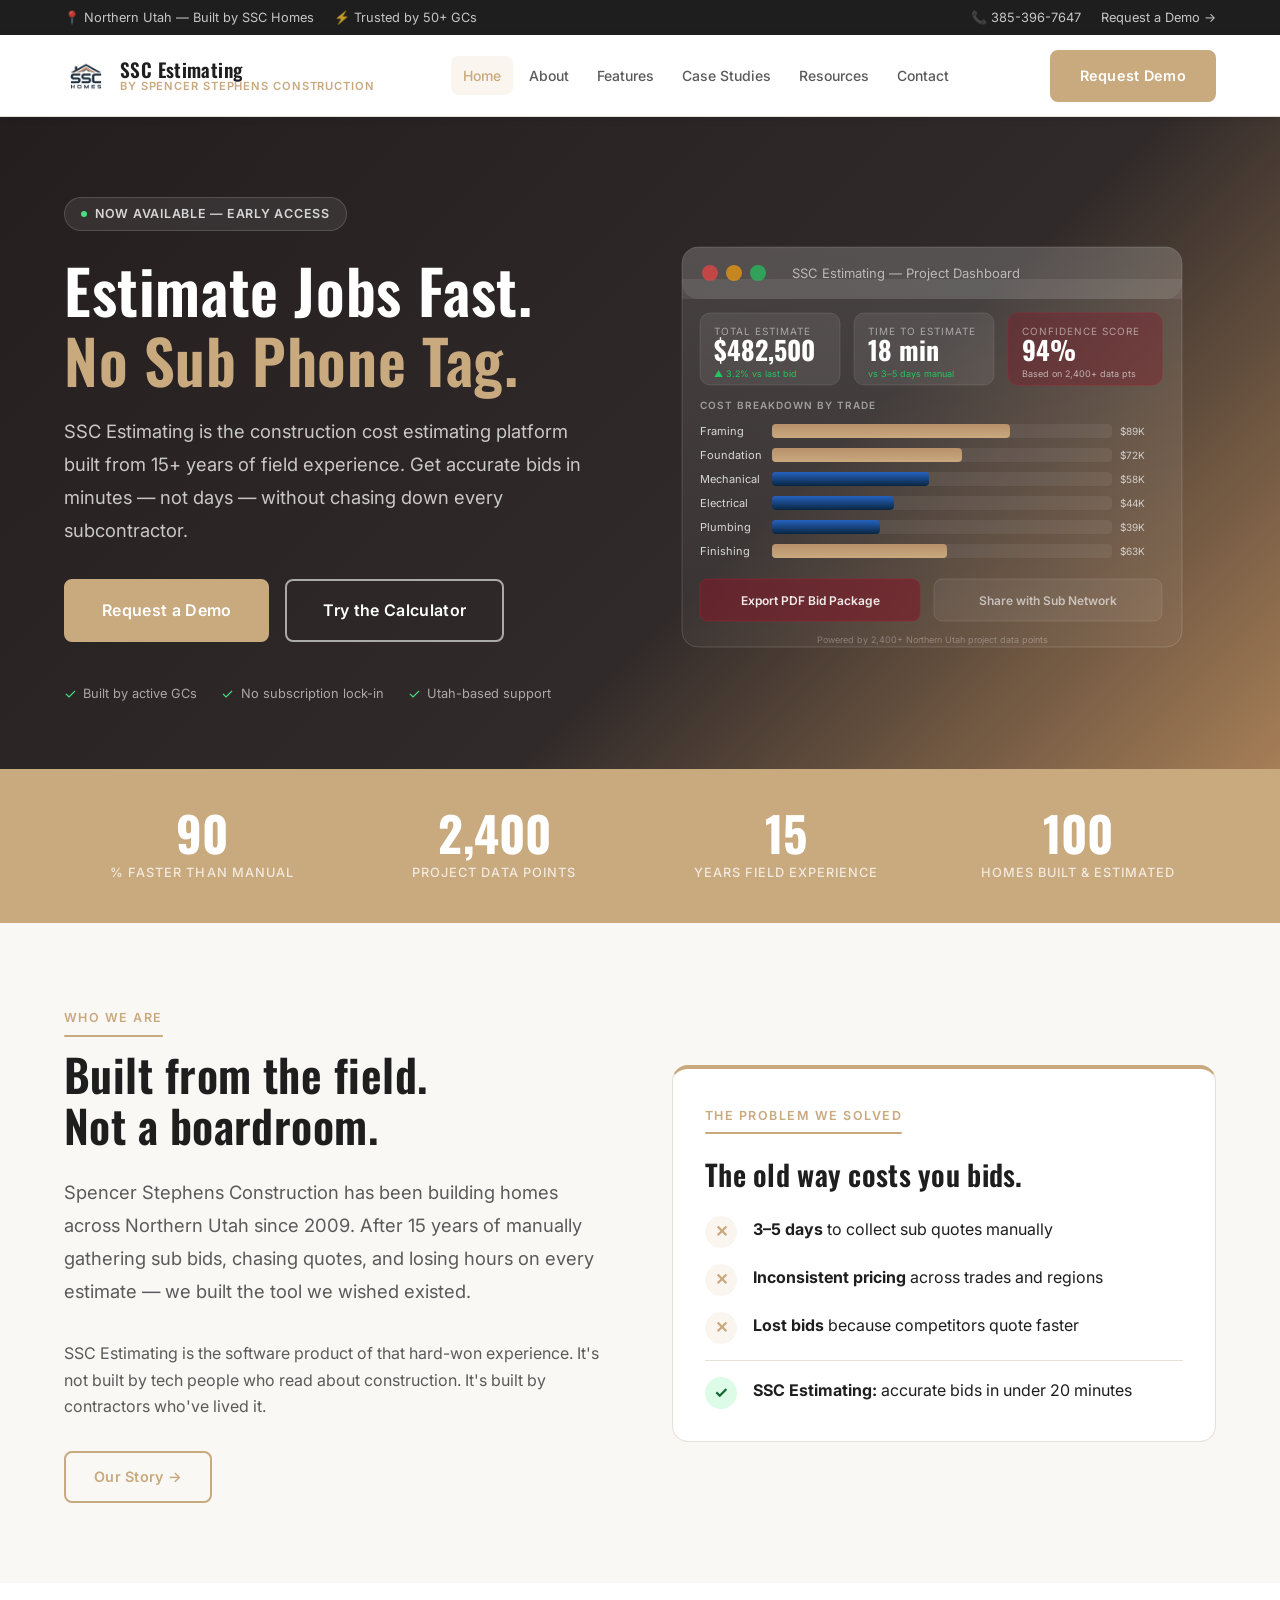
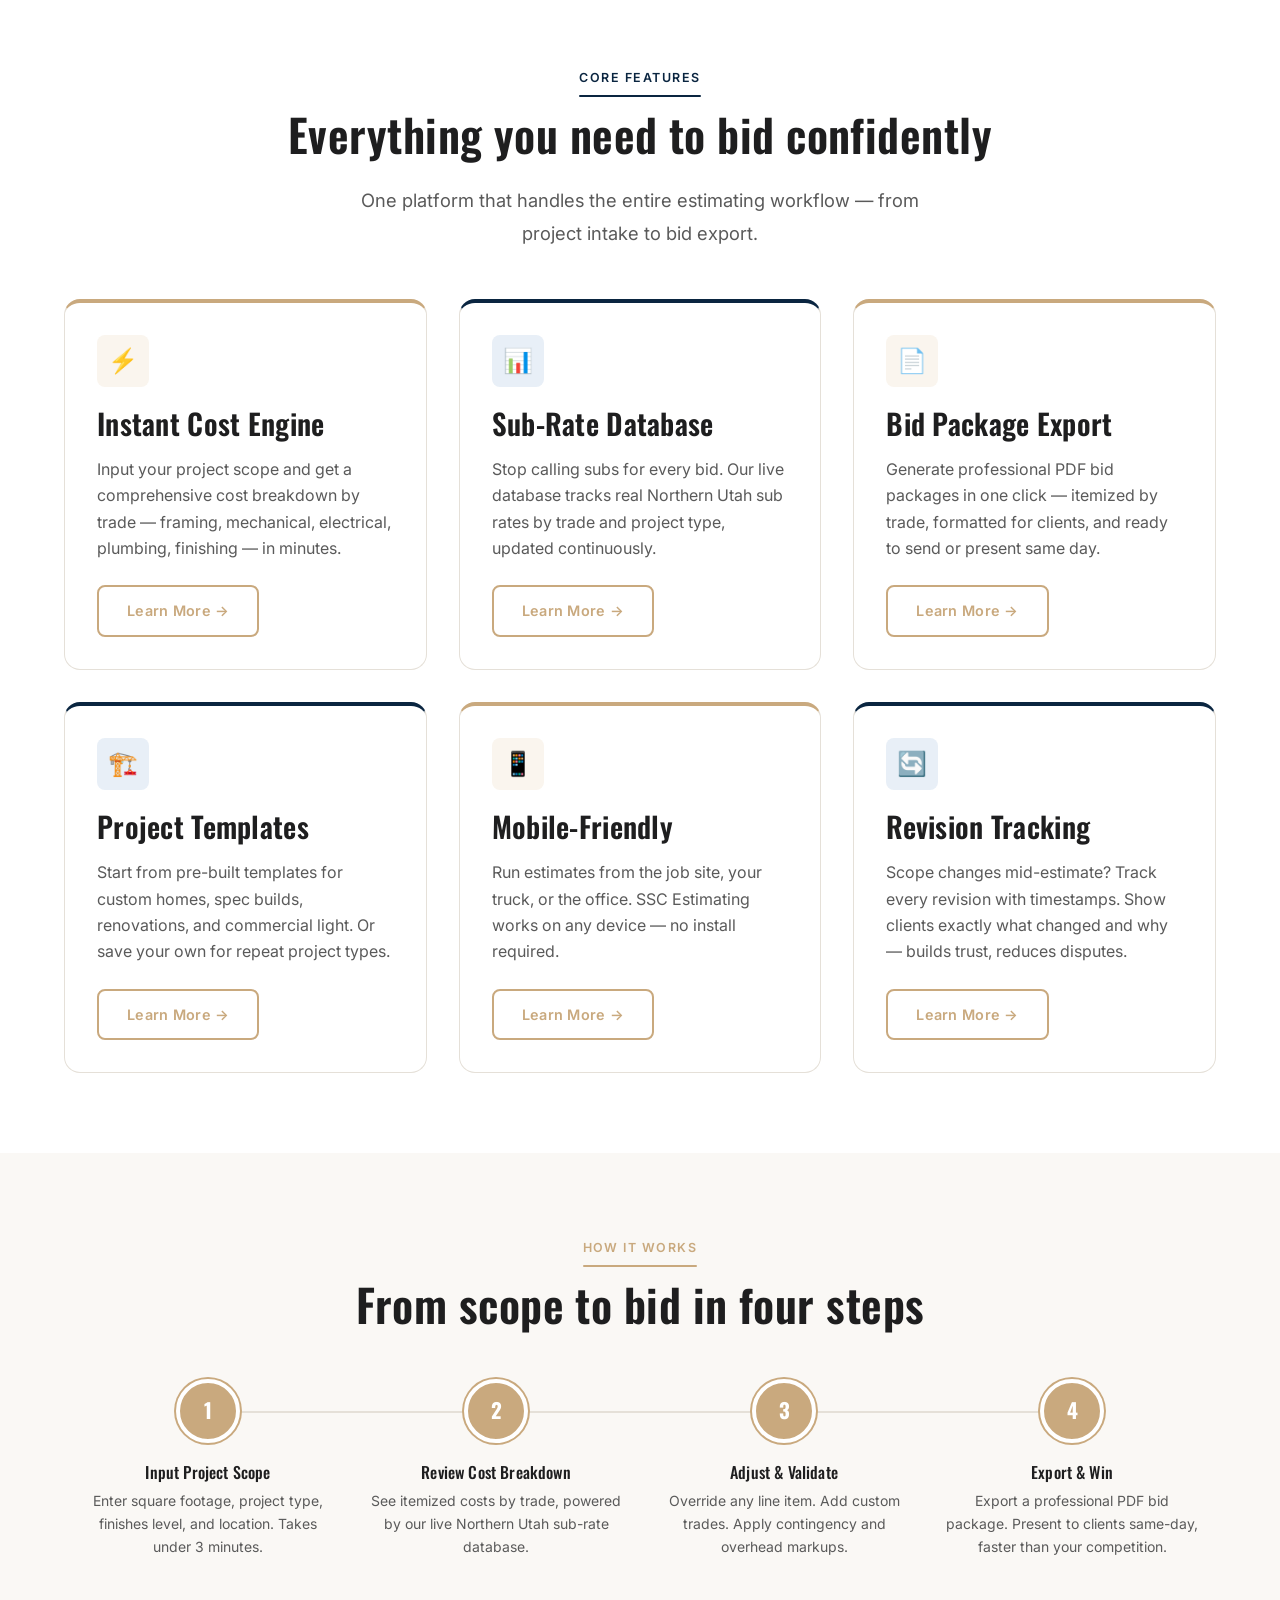
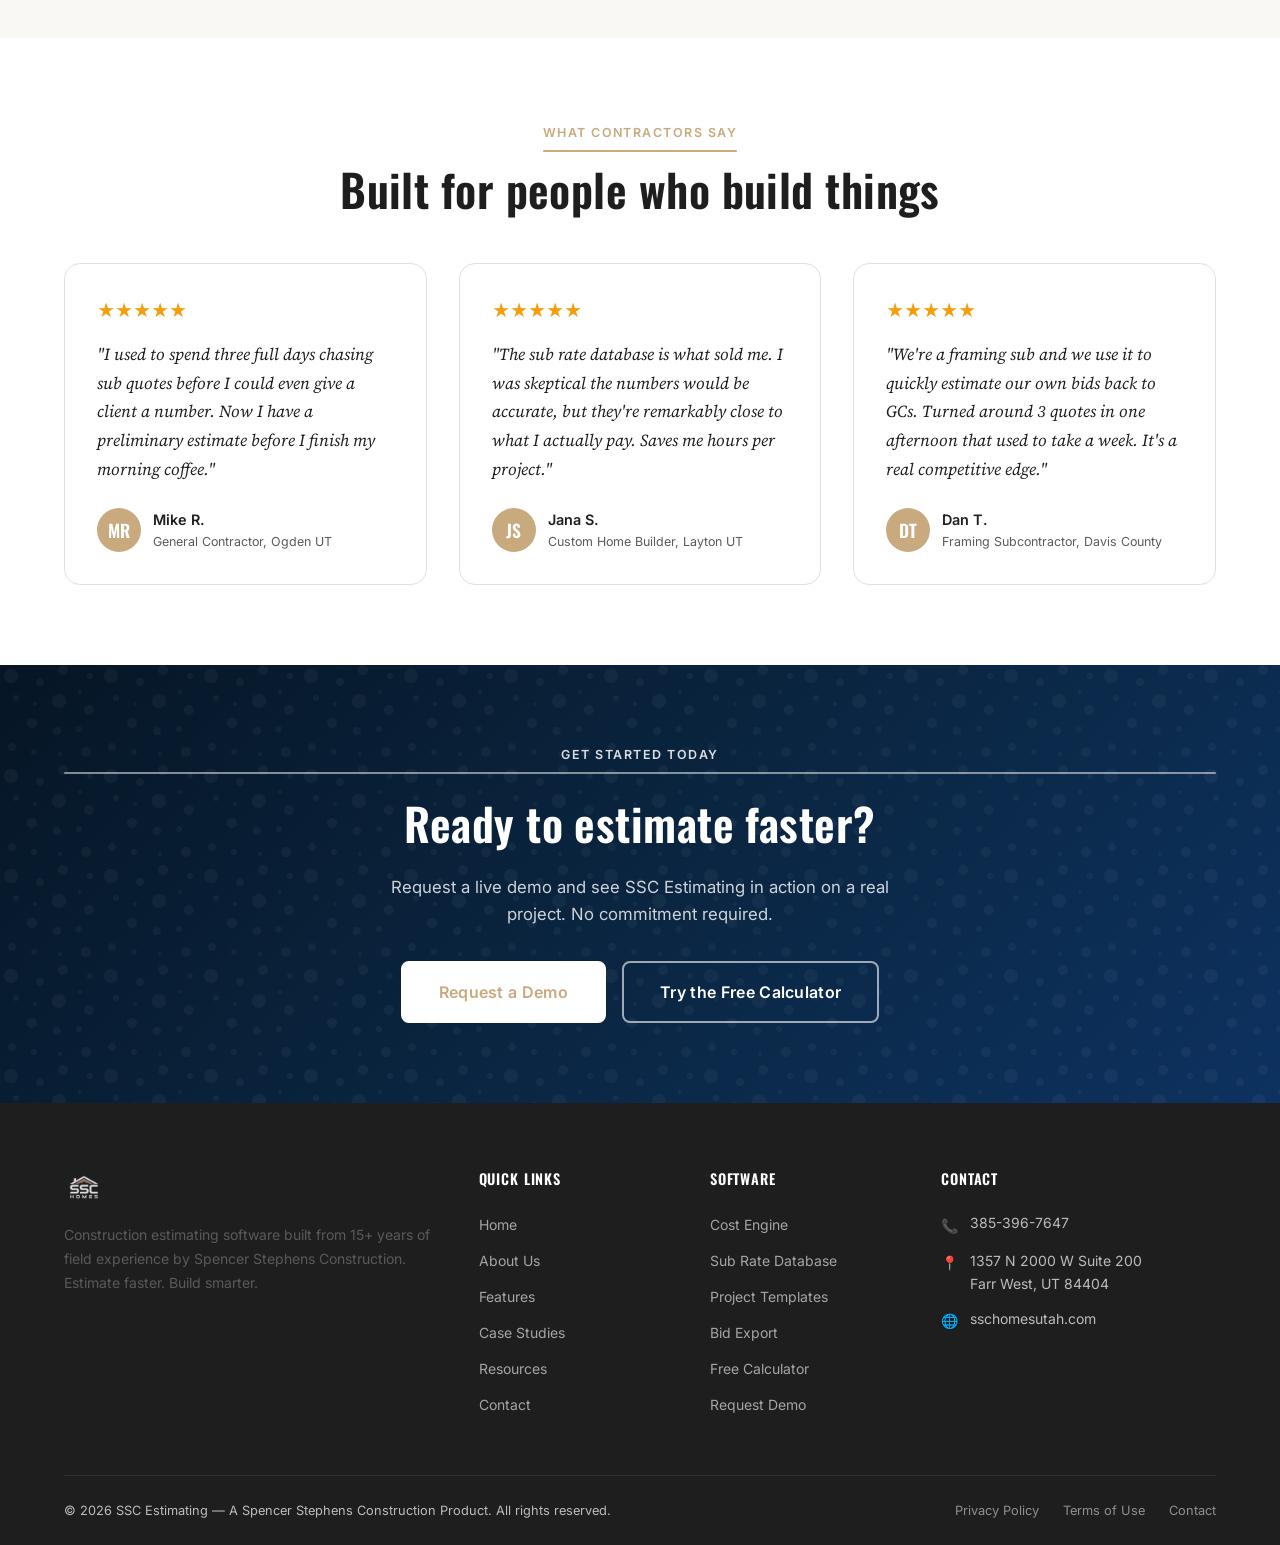
==== commit d1dd541e: "rebrand: update to current SSC Homes brand (gold #C9A97E + navy #0A2540) - Replace old crimson/blue " ====
--- a/index.html
+++ b/index.html
@@ -8,7 +8,7 @@
   <meta property="og:title" content="SSC Estimating — Estimate Faster. Build Smarter." />
   <meta property="og:description" content="Automated construction estimating software for general contractors and subcontractors. Built on 15+ years of field experience." />
   <meta property="og:type" content="website" />
-  <meta property="og:image" content="images/logo.webp" />
+  <meta property="og:image" content="images/logo-white-bg.png" />
   <link rel="canonical" href="https://sscestimating.com/" />
   <link rel="stylesheet" href="css/style.css" />
 </head>
@@ -33,7 +33,7 @@
   <nav class="nav" role="navigation" aria-label="Main navigation">
     <div class="nav-inner">
       <a href="index.html" class="nav-logo" aria-label="SSC Estimating home">
-        <img src="images/logo.webp" alt="SSC Estimating logo" />
+        <img src="images/logo-white-bg.png" alt="SSC Estimating logo" />
         <div class="nav-logo-text">
           <span class="nav-logo-title">SSC Estimating</span>
           <span class="nav-logo-sub">by Spencer Stephens Construction</span>
@@ -98,12 +98,12 @@
                   <stop offset="100%" stop-color="#ffffff" stop-opacity="0.04"/>
                 </linearGradient>
                 <linearGradient id="barGrad" x1="0" y1="0" x2="0" y2="1">
-                  <stop offset="0%" stop-color="#a02233"/>
-                  <stop offset="100%" stop-color="#7D1A28"/>
+                  <stop offset="0%" stop-color="#B8906A"/>
+                  <stop offset="100%" stop-color="#C9A97E"/>
                 </linearGradient>
                 <linearGradient id="barGrad2" x1="0" y1="0" x2="0" y2="1">
                   <stop offset="0%" stop-color="#2563c0"/>
-                  <stop offset="100%" stop-color="#1B4B82"/>
+                  <stop offset="100%" stop-color="#0A2540"/>
                 </linearGradient>
               </defs>
 
@@ -406,7 +406,7 @@
     <div class="container">
       <div class="footer-grid">
         <div class="footer-logo">
-          <img src="images/logo.webp" alt="SSC Estimating" />
+          <img src="images/logo-white.png" alt="SSC Estimating" />
           <p>Construction estimating software built from 15+ years of field experience by Spencer Stephens Construction. Estimate faster. Build smarter.</p>
         </div>
         <div class="footer-col">
--- a/css/style.css
+++ b/css/style.css
@@ -1,24 +1,24 @@
 /* ============================================================
    SSC ESTIMATING — Design System
-   Brand: Spencer Stephens Construction spin-off
-   Primary: #7D1A28 (crimson)  Accent: #1B4B82 (steel blue)
+   Brand: SSC Homes (sschomesutah.com)
+   Primary: #C9A97E (gold/copper)  Accent: #0A2540 (dark navy)
    ============================================================ */
 
 @import url('https://fonts.googleapis.com/css2?family=Oswald:wght@400;500;600;700&family=Inter:wght@300;400;500;600&family=Source+Serif+4:ital,wght@0,300;0,400;1,300&display=swap');
 
 /* ---- CSS Custom Properties ---- */
 :root {
-  --primary:       #7D1A28;
-  --primary-dark:  #5C1220;
-  --primary-light: #f9f0f1;
-  --accent:        #1B4B82;
-  --accent-dark:   #122D52;
-  --accent-light:  #EAF1FB;
+  --primary:       #C9A97E;
+  --primary-dark:  #A8845A;
+  --primary-light: #FAF5EE;
+  --accent:        #0A2540;
+  --accent-dark:   #061525;
+  --accent-light:  #E8EFF7;
   --white:         #ffffff;
-  --cream:         #faf9f6;
-  --charcoal:      #1e1e1e;
+  --cream:         #FAF8F5;
+  --charcoal:      #1E1E1F;
   --mid:           #5a5a5a;
-  --border:        #e2e0db;
+  --border:        #E5E0D8;
   --shadow-sm:     0 2px 8px rgba(0,0,0,0.08);
   --shadow-md:     0 6px 24px rgba(0,0,0,0.12);
   --shadow-lg:     0 16px 48px rgba(0,0,0,0.16);
@@ -421,7 +421,7 @@
 
 /* ---- CTA Section ---- */
 .cta-section {
-  background: linear-gradient(135deg, var(--primary-dark) 0%, var(--primary) 50%, #a02233 100%);
+  background: linear-gradient(135deg, var(--accent-dark) 0%, var(--accent) 50%, #0d3260 100%);
   padding: 5rem 0;
   text-align: center;
   position: relative;
@@ -444,7 +444,7 @@
   padding: 4rem 0 0;
 }
 .footer-grid { display: grid; grid-template-columns: 2fr 1fr 1fr 1.5fr; gap: 3rem; margin-bottom: 3rem; }
-.footer-logo img { height: 40px; margin-bottom: 1rem; filter: brightness(0) invert(1); opacity: 0.8; }
+.footer-logo img { height: 40px; margin-bottom: 1rem; opacity: 0.85; }
 .footer-logo p { font-size: 0.875rem; line-height: 1.7; }
 .footer-col h5 {
   font-family: 'Oswald', sans-serif;
